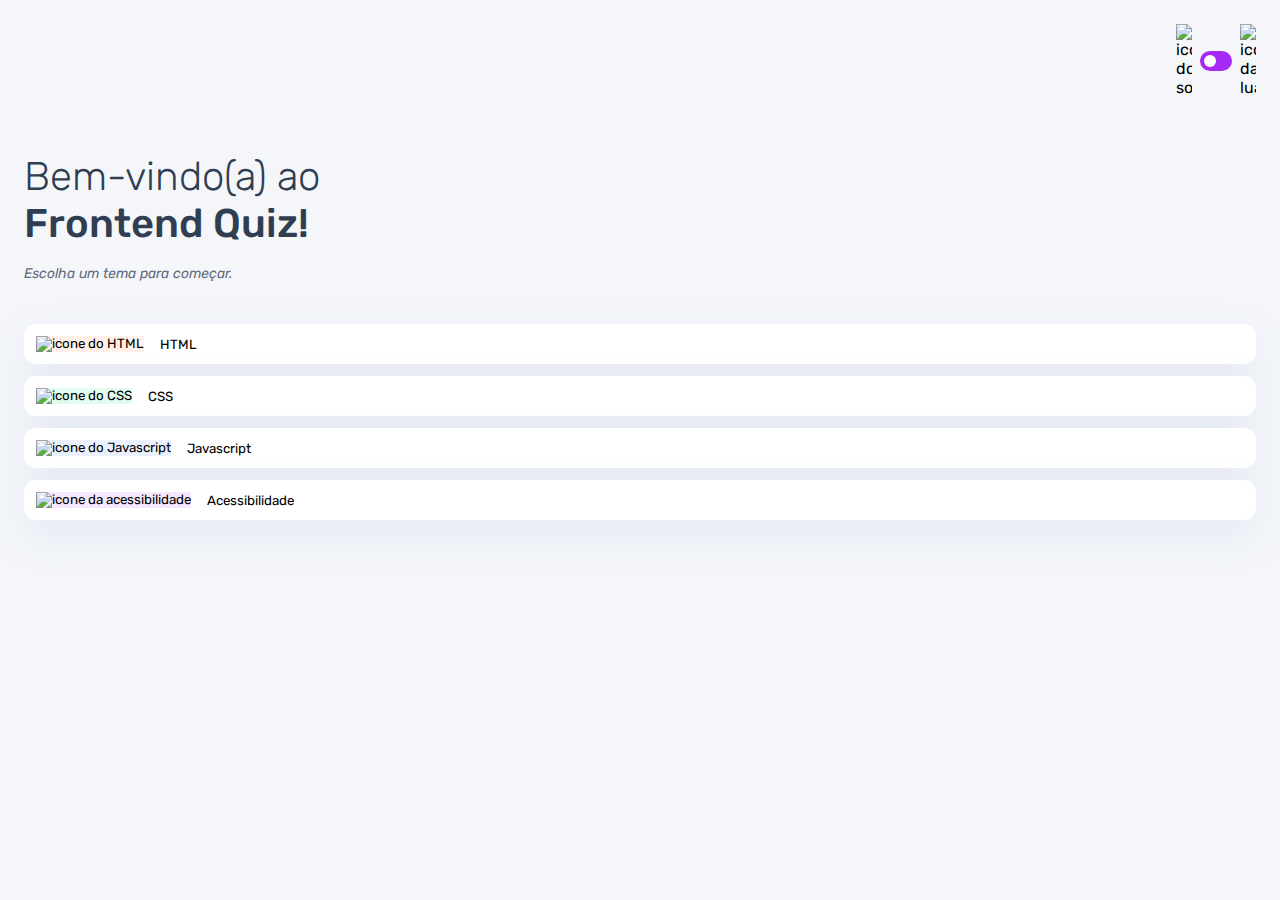
==== index.html @ 947becf5 "primeira estilização dos botões de assunto" ====
<!DOCTYPE html>
<html lang="pt-BR">
<head>
    <meta charset="UTF-8">
    <meta name="viewport" content="width=device-width, initial-scale=1.0">
    <link rel="preconnect" href="https://fonts.googleapis.com">
    <link rel="preconnect" href="https://fonts.gstatic.com" crossorigin>
    <link href="https://fonts.googleapis.com/css2?family=Rubik:ital,wght@0,300..900;1,300..900&display=swap" rel="stylesheet">
    <link rel="stylesheet" href="style.css">
    <title>Quiz App</title>
</head>
<body>
   <header>
    <div class="tema">
        <img src="./assets/images/icon-sun-dark.svg" alt="iconi do sol">
        <button>
            <div></div>
        </button>
        <img src="./assets/images/icon-moon-dark.svg" alt="icone da lua">
    </div>
   </header> 

   <main>
    <section class="boas_vindas">
        <h1>
            Bem-vindo(a) ao <br>
            <strong>Frontend Quiz!</strong>
        </h1>
        <p>Escolha um tema para começar.</p>
    </section>

    <section class="assuntos">
        <button class="botao_html">
            <div>
                <img src="./assets/images/icon-html.svg" alt="icone do HTML">
            </div>
            HTML
        </button>

        <button class="botao_css">
            <div>
                <img src="./assets/images/icon-css.svg" alt="icone do CSS">
            </div>
            CSS
        </button>

        <button class="botao_javascript">
            <div>
                <img src="./assets/images/icon-js.svg" alt="icone do Javascript">
            </div>
            Javascript
        </button>

        <button class="botao_acessibilidade">
            <div>
                <img src="./assets/images/icon-accessibility.svg" alt="icone da acessibilidade">
            </div>
            Acessibilidade
        </button>

        
    </section>
   </main>
</body>
</html>
---- style.css ----
* {
    margin: 0;
    padding: 0;
    box-sizing: border-box;
    font-family: "Rubik", sans-serif;
    -webkit-font-smoothing: antialiased;
}

:root {
    --bg-color: #f4f6fa;
    --purple: #a729f5;
    --primary-text-color:#313e51;
    --secondery-text-color:#626c7f;
    --button-bg: #fff;
    --shadow: 0px 16px 40px 0px rgba(143, 160, 193, 0.14);
    --bg-html:#fff1e9;
    --bg-css: #e0fdef;
    --bg-javascript:#ebf0ff;
    --bg-acessibilidade: #f6e7ff;
    --white: #fff;
    --bg-mobile: url(./assets/images/pattern-background-mobile-light.svg);
}

body {
    height: 100svh;
    background: var(--bg-mobile) var(--bg-color);
    background-repeat: no-repeat;
    background-size: cover;
}

header {
    padding: 16px 24px;
    display: flex;
    justify-content: flex-end;
}

.tema {
    padding: 8px 0;
    display: flex;
    align-items: center;
    gap: 8px;
}

.tema img {
    width: 16px;
}

.tema button{
    height: 20px;
    width: 32px;
    background: var(--purple);
    border: 0;
    border-radius: 999px;
    padding: 4px;
}

.tema button div {
    background: var(--white);
    width: 12px;
    height: 12px;
    border-radius: 999px;
}

main {
    padding: 32px 24px;
}

.boas_vindas{
    margin-bottom: 40px;
}

.boas_vindas h1 {
    font-size: 40px;
    font-weight: 300;
    color: var(--primary-text-color);
    margin-bottom: 16px;
}

.boas_vindas h1 strong {
    font-weight: 500;
}

.boas_vindas p {
    color: var(--secondery-text-color);
    font-size: 14px;
    line-height: 150%;
    font-style: italic;
}

.assuntos {
    display: flex;
    flex-direction: column;
    gap: 12px;
}

.assuntos button {
    border: none;
    background: var(--button-bg);
    display: flex;
    align-items: center;
    gap: 16px;
    padding: 12px;
    border-radius: 12px;
    box-shadow: var(--shadow);
}

.botao_html div {
    background: var(--bg-html);
}

.botao_css div {
    background: var(--bg-css);
}

.botao_javascript div {
    background: var(--bg-javascript);
}

.botao_acessibilidade div {
    background: var(--bg-acessibilidade);
}
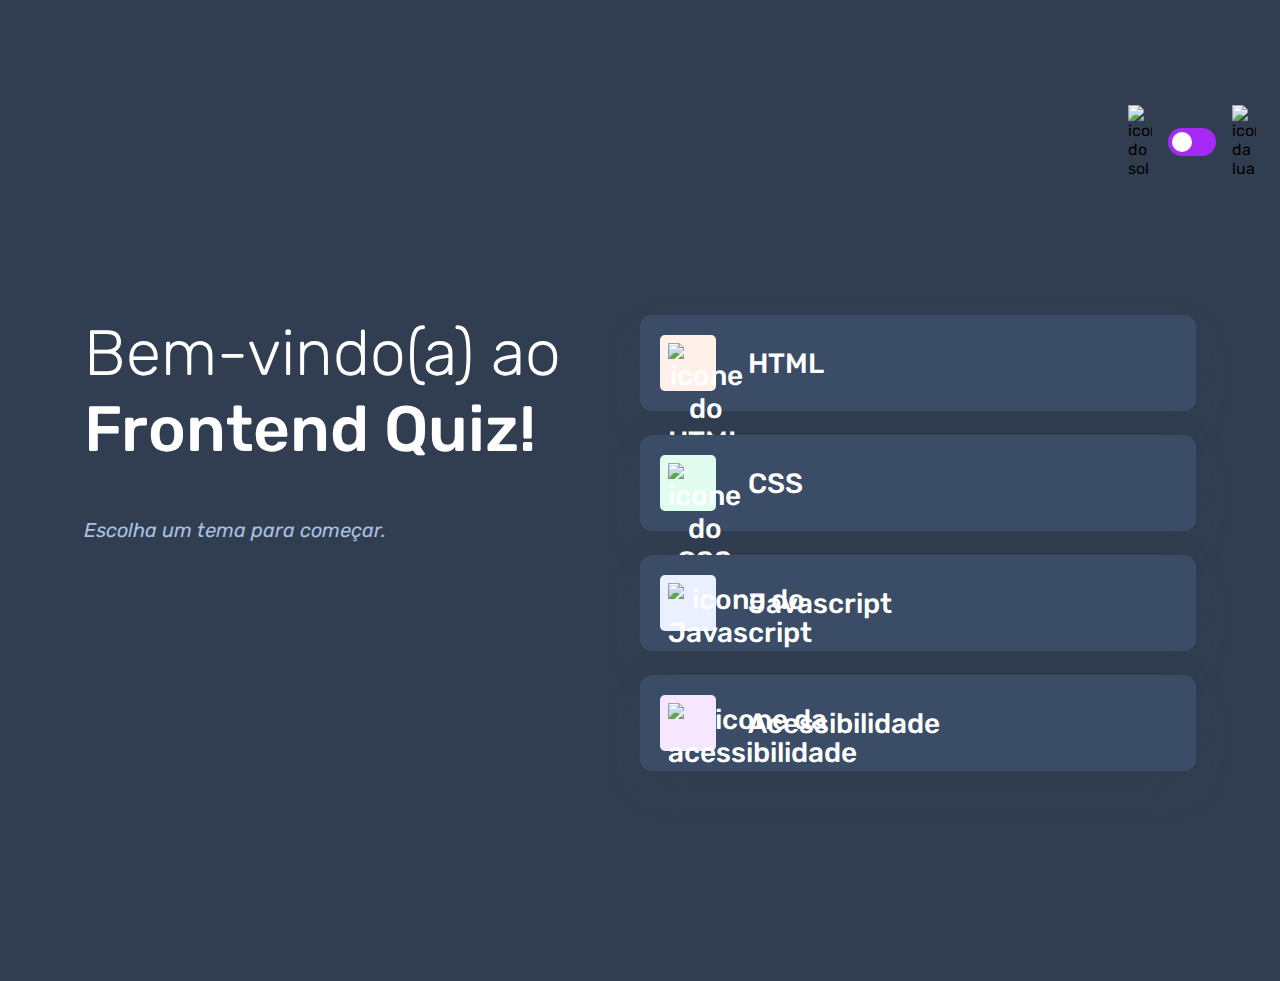
==== commit 505dc96f: "adaptação das cores para o tema escuro" ====
--- a/index.html
+++ b/index.html
@@ -9,7 +9,7 @@
     <link rel="stylesheet" href="style.css">
     <title>Quiz App</title>
 </head>
-<body>
+<body class="escuro">
    <header>
     <div class="tema">
         <img src="./assets/images/icon-sun-dark.svg" alt="iconi do sol">
--- a/style.css
+++ b/style.css
@@ -19,6 +19,17 @@
     --bg-acessibilidade: #f6e7ff;
     --white: #fff;
     --bg-mobile: url(./assets/images/pattern-background-mobile-light.svg);
+    --bg-desktop: url(./assets/images/pattern-background-desktop-light.svg);
+}
+
+body.escuro {
+    --bg-color: #313e51;
+    --bg-mobile: url(./assets/images/pattern-background-mobile-dark.svg);
+    --bg-desktop: url(./assets/images/pattern-background-desktop-dark.svg);
+    --primary-text-color:#fff;
+    --secondery-text-color:#abc1e1;
+    --button-bg: #3b4d66;
+    --shadow: 0px 16px 40px 0px rgba(49, 62, 81, 0.14);
 }
 
 body {
@@ -102,6 +113,20 @@
     padding: 12px;
     border-radius: 12px;
     box-shadow: var(--shadow);
+    font-size: 18px;
+    font-weight: 500;
+    color: var(--primary-text-color);
+}
+
+.assuntos button div {
+    width: 40px;
+    height: 40px;
+    padding: 5px;
+    border-radius: 5px;
+}
+
+.assuntos button img {
+    width: 100%;
 }
 
 .botao_html div {
@@ -118,4 +143,69 @@
 
 .botao_acessibilidade div {
     background: var(--bg-acessibilidade);
+}
+
+@media(min-width: 1100px) {
+    body {
+        background: var(--bg-desktop) var(--bg-color);
+        background-size: cover;
+        background-repeat: no-repeat;
+    }
+
+    header {
+        margin-block: 81px;
+    }
+    
+    .tema {
+        gap: 16px;
+    }
+
+    .tema img {
+        width: 24px;
+    }
+
+    .tema button {
+        width: 48px;
+        height: 28px;
+    }
+
+    .tema button div {
+        width: 20px;
+        height: 20px;
+    }
+
+    main {
+        display: flex;
+        max-width: 1160px;
+        margin-inline: auto;
+    }
+
+    section {
+        width: 100%;
+    }
+
+    .boas_vindas h1 {
+        font-size: 64px;
+        margin-bottom: 48px;
+    }
+
+    .boas_vindas p {
+        font-size: 20px;
+    }
+
+    .assuntos {
+        gap: 24px;
+    }
+
+    .assuntos button {
+        font-size: 28px;
+        padding: 20px;
+        gap: 32px;
+    }
+
+    .assuntos button div {
+        width: 56px;
+        height: 56px;
+        padding: 8px;
+    }
 }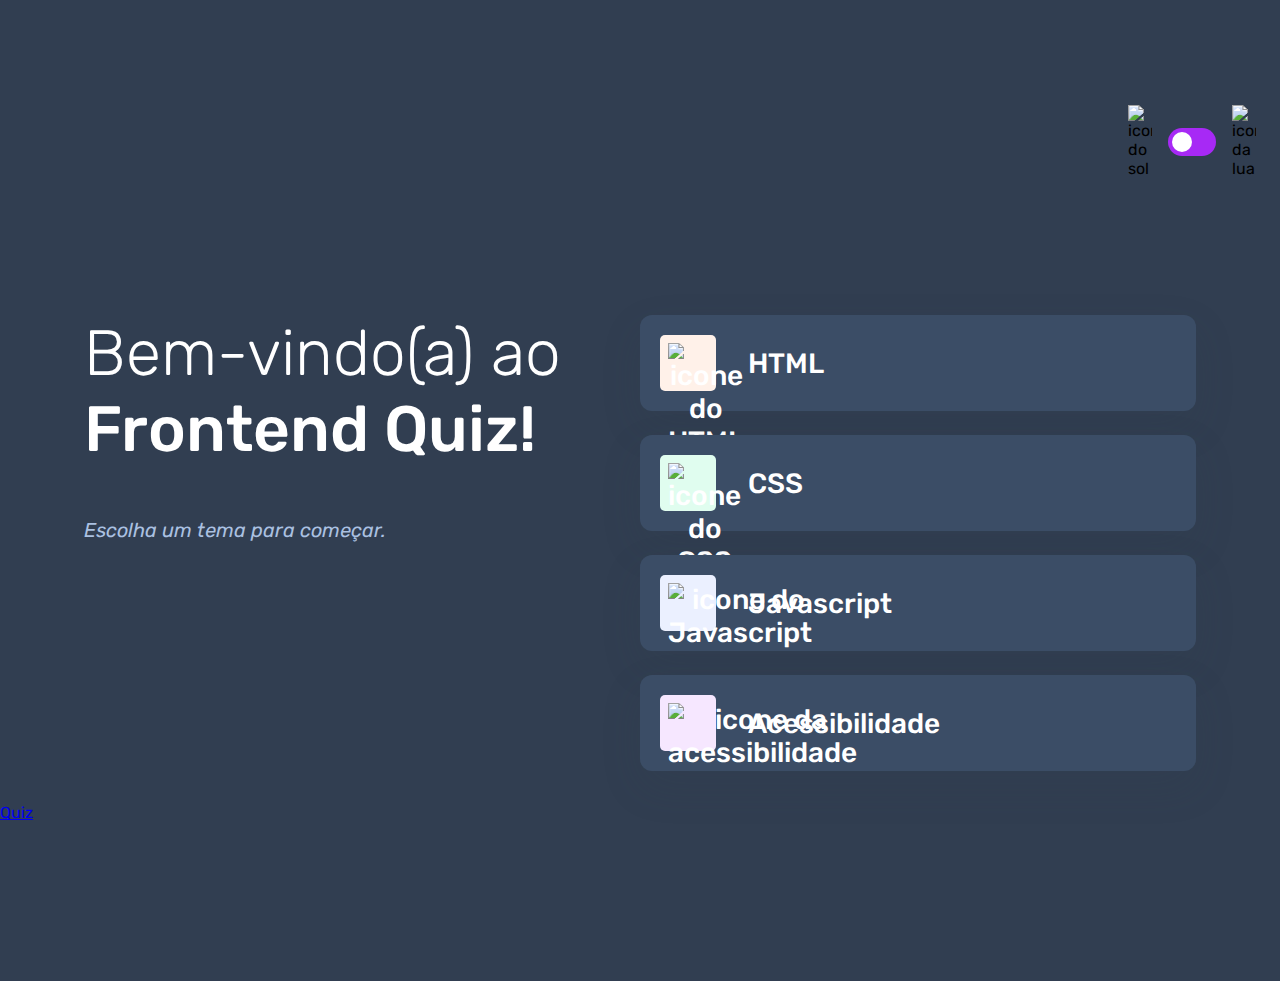
==== commit 3a8322ae: "criação da pagina do quiz" ====
--- a/index.html
+++ b/index.html
@@ -61,5 +61,7 @@
         
     </section>
    </main>
+
+   <a href="./pages/quiz/quiz.html">Quiz</a>
 </body>
 </html>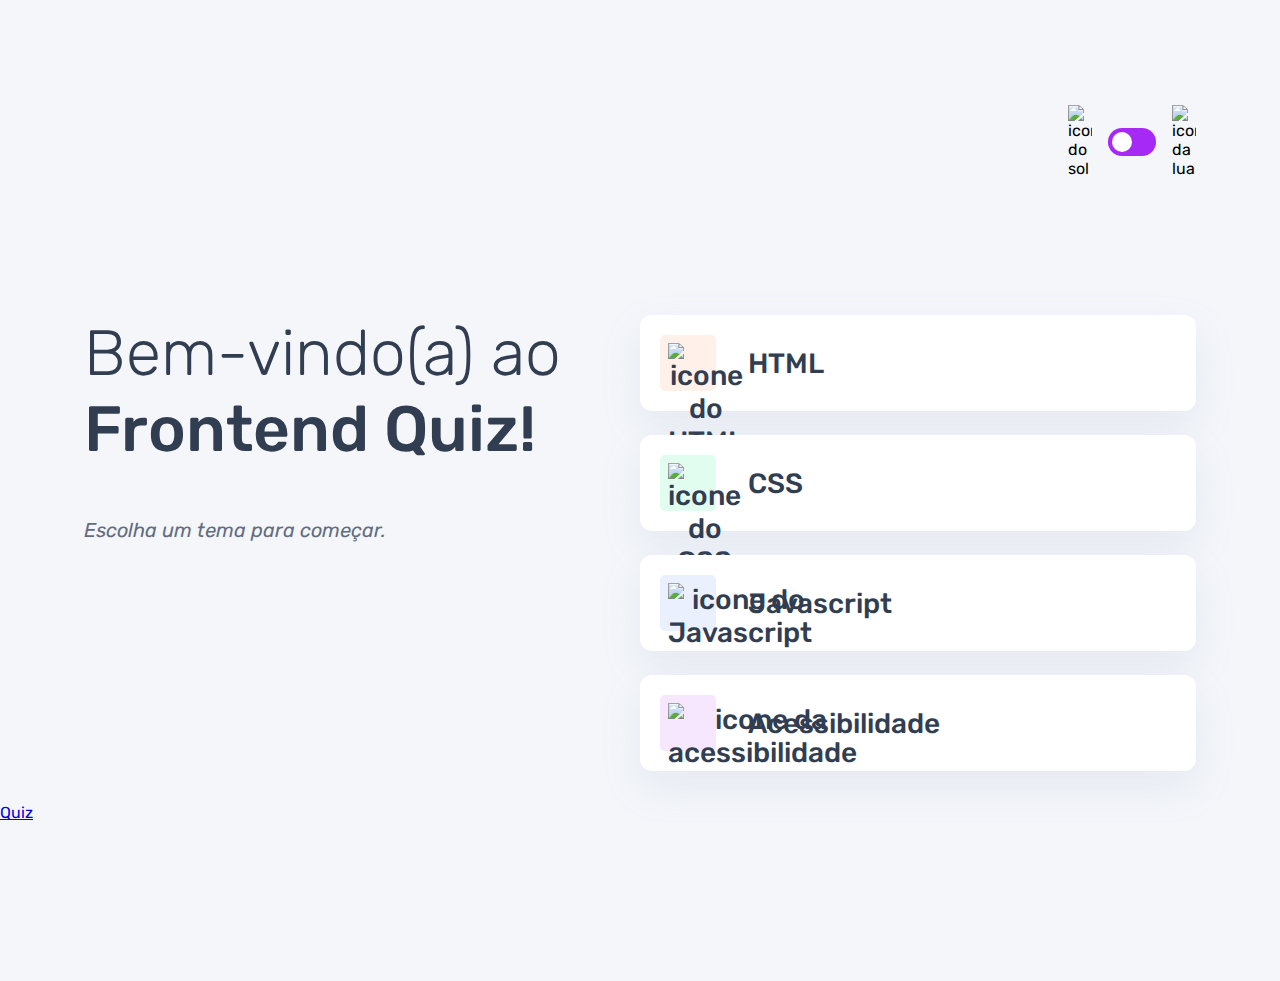
==== commit 7b69c839: "primeiros ajustes no tema no javascript" ====
--- a/index.html
+++ b/index.html
@@ -7,9 +7,10 @@
     <link rel="preconnect" href="https://fonts.gstatic.com" crossorigin>
     <link href="https://fonts.googleapis.com/css2?family=Rubik:ital,wght@0,300..900;1,300..900&display=swap" rel="stylesheet">
     <link rel="stylesheet" href="style.css">
+    <script src="./script.js" defer></script>
     <title>Quiz App</title>
 </head>
-<body class="escuro">
+<body>
    <header>
     <div class="tema">
         <img src="./assets/images/icon-sun-dark.svg" alt="iconi do sol">
--- a/style.css
+++ b/style.css
@@ -43,6 +43,8 @@
     padding: 16px 24px;
     display: flex;
     justify-content: flex-end;
+    max-width: 1160px;
+    margin-inline: auto;
 }
 
 .tema {
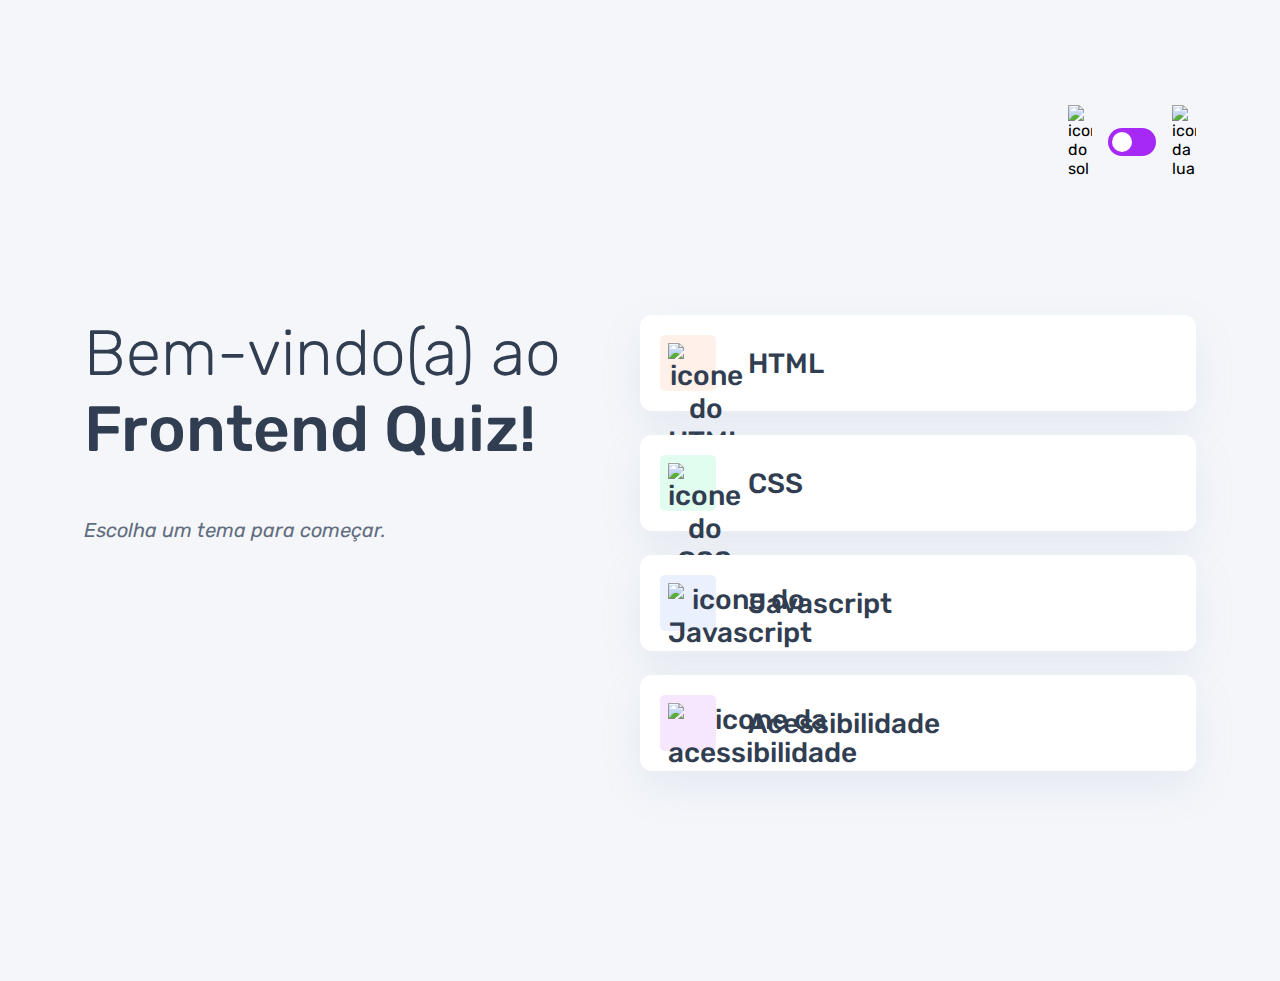
==== commit 341143a2: "add a função para escolher o tema do quiz" ====
--- a/index.html
+++ b/index.html
@@ -7,7 +7,7 @@
     <link rel="preconnect" href="https://fonts.gstatic.com" crossorigin>
     <link href="https://fonts.googleapis.com/css2?family=Rubik:ital,wght@0,300..900;1,300..900&display=swap" rel="stylesheet">
     <link rel="stylesheet" href="style.css">
-    <script src="./script.js" defer></script>
+    <script src="./script.js" type="module" defer></script>
     <title>Quiz App</title>
 </head>
 <body>
@@ -63,6 +63,5 @@
     </section>
    </main>
 
-   <a href="./pages/quiz/quiz.html">Quiz</a>
 </body>
 </html>--- a/style.css
+++ b/style.css
@@ -65,6 +65,8 @@
     border: 0;
     border-radius: 999px;
     padding: 4px;
+    display: flex;
+    cursor: pointer;
 }
 
 .tema button div {
@@ -118,6 +120,7 @@
     font-size: 18px;
     font-weight: 500;
     color: var(--primary-text-color);
+    cursor: pointer;
 }
 
 .assuntos button div {
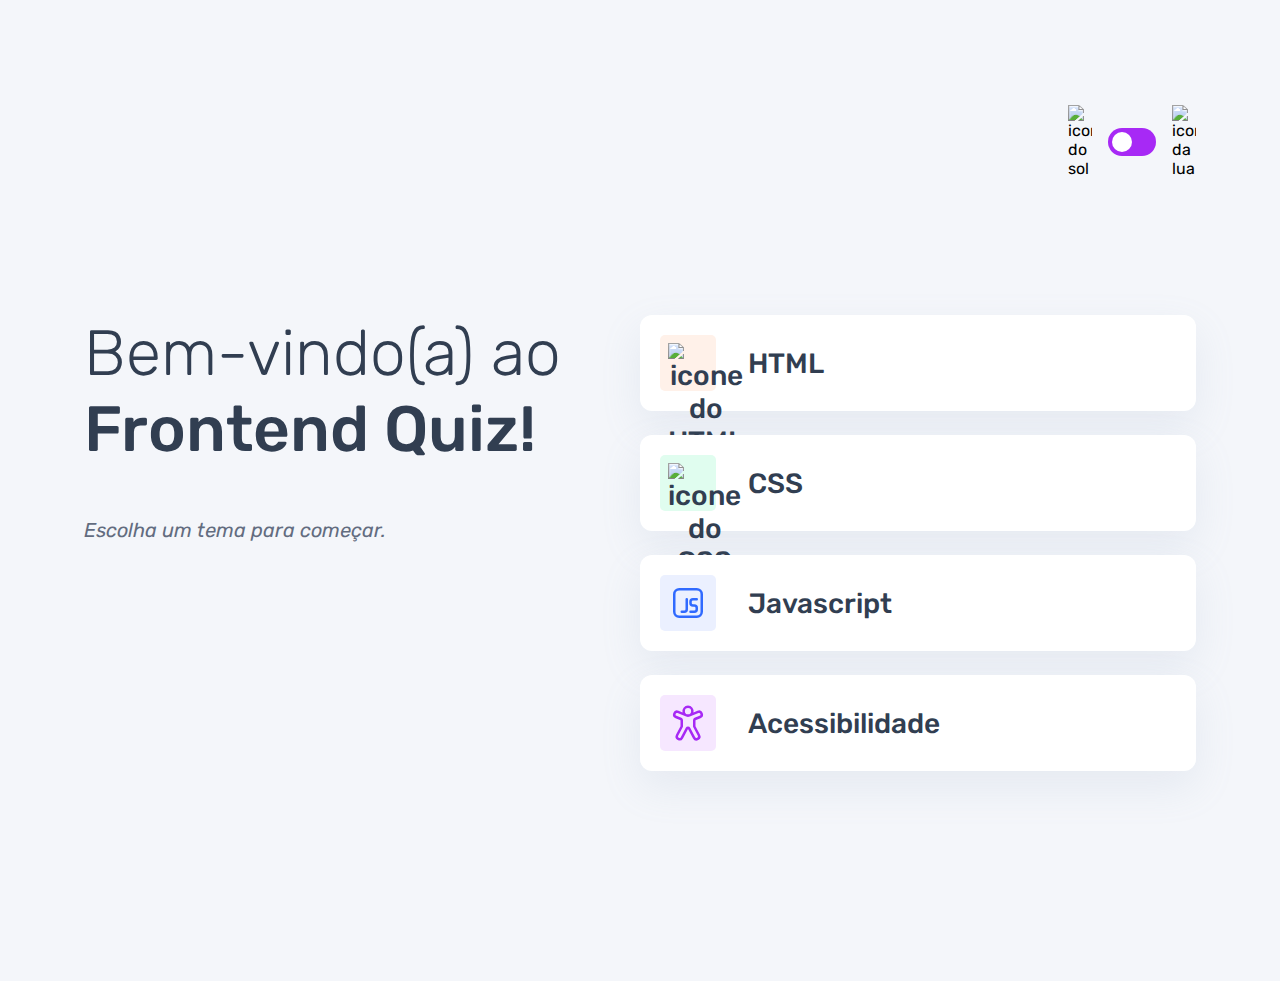
==== commit 4735bb74: "alteração dinamica do assunto da pag" ====
--- a/index.html
+++ b/index.html
@@ -47,14 +47,14 @@
 
         <button class="botao_javascript">
             <div>
-                <img src="./assets/images/icon-js.svg" alt="icone do Javascript">
+                <img src="./assets/images/icon-javascript.svg" alt="icone do Javascript">
             </div>
             Javascript
         </button>
 
         <button class="botao_acessibilidade">
             <div>
-                <img src="./assets/images/icon-accessibility.svg" alt="icone da acessibilidade">
+                <img src="./assets/images/icon-acessibilidade.svg" alt="icone da acessibilidade">
             </div>
             Acessibilidade
         </button>
